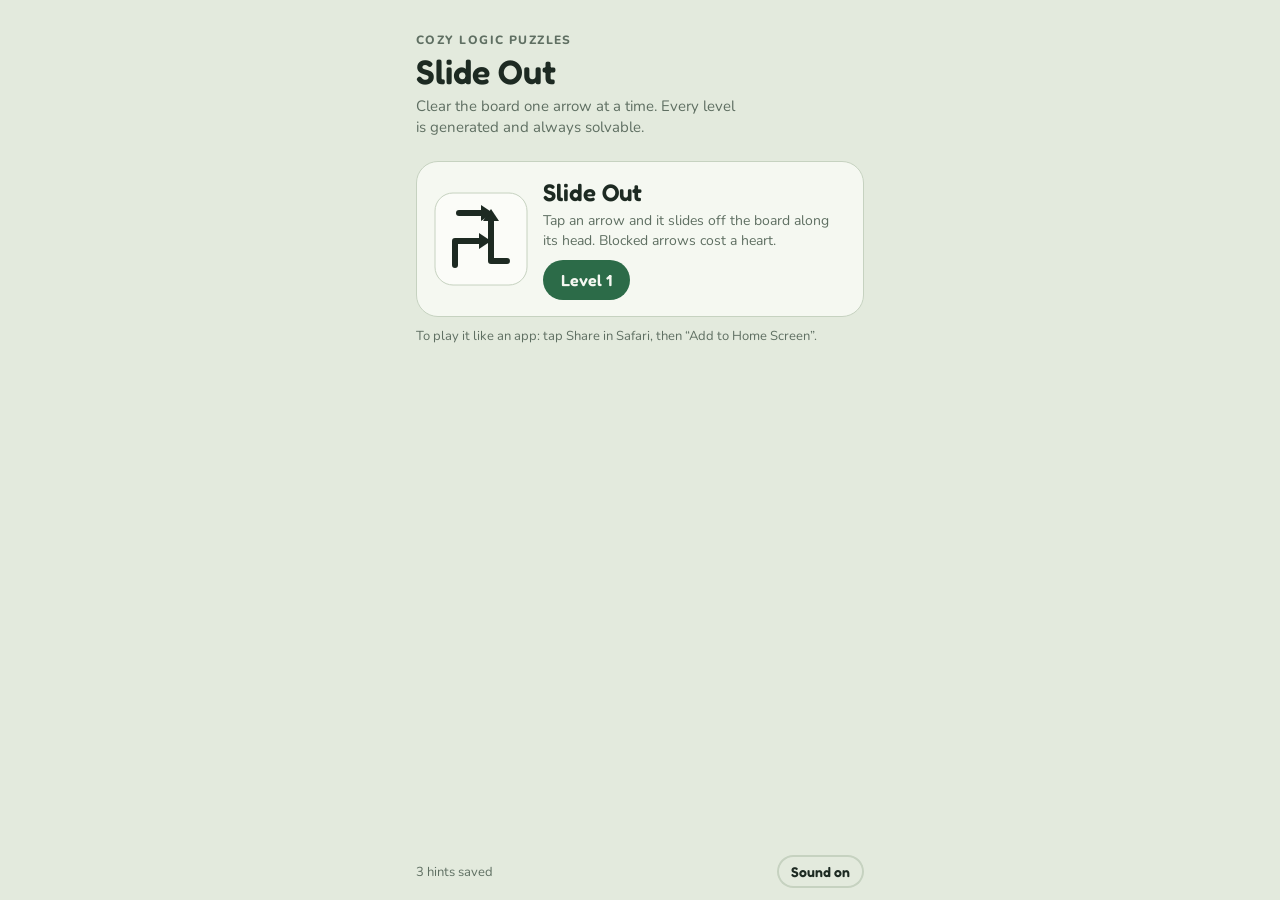
==== slide-out/index.html @ 2e3ace78 "Campsite and Slide Out puzzle games as installable web apps Co-Authored-By: Claude Opus 5.5 <noreply" ====
<!doctype html>
<html lang="en">
<head>
<meta charset="utf-8">
<meta name="viewport" content="width=device-width,initial-scale=1,maximum-scale=1,user-scalable=no,viewport-fit=cover">
<title>Slide Out</title>
<meta name="description" content="Tap arrows off the board.">
<meta name="theme-color" content="#E3EADD" media="(prefers-color-scheme: light)">
<meta name="theme-color" content="#111915" media="(prefers-color-scheme: dark)">
<meta name="apple-mobile-web-app-capable" content="yes">
<meta name="mobile-web-app-capable" content="yes">
<meta name="apple-mobile-web-app-status-bar-style" content="default">
<meta name="apple-mobile-web-app-title" content="Slide Out">
<link rel="manifest" href="manifest.webmanifest">
<link rel="apple-touch-icon" href="../assets/icon-slide-out-180.png">
<link rel="icon" type="image/png" href="../assets/icon-slide-out-192.png">
<link rel="preconnect" href="https://fonts.googleapis.com">
<link rel="preconnect" href="https://fonts.gstatic.com" crossorigin>
<link rel="stylesheet" href="https://fonts.googleapis.com/css2?family=Fredoka:wght@500;600;700&family=Nunito:wght@500;700;800&display=swap">
<link rel="stylesheet" href="../assets/style.css">
</head>
<body data-app="arrows" data-sw="../sw.js">
<div id="app">
  <section id="home" class="screen">
    <div class="home-head">
      <span class="eyebrow">Cozy logic puzzles</span>
      <h1>Campsite &amp; Slide Out</h1>
      <p>Two logic puzzles with endless generated levels. Your progress stays on this phone.</p>
    </div>
    <div class="games">
      <article class="game-card" id="cardCamp">
        <svg viewBox="0 0 96 96" aria-hidden="true">
          <rect x="2" y="2" width="92" height="92" rx="18" fill="var(--grass-bg)"/>
          <g transform="translate(14 12) scale(1.6)"><rect x="10.5" y="15" width="3" height="6" rx="1" fill="var(--trunk)"/><circle cx="12" cy="10" r="7" fill="var(--tree)"/><circle cx="9.5" cy="7.5" r="2.3" fill="var(--tree-hi)"/></g>
          <g transform="translate(42 44) scale(1.7)"><path d="M12 4 21 19H3Z" fill="var(--tent)"/><path d="M12 10 15.5 19h-7Z" fill="var(--tent-dark)"/></g>
        </svg>
        <div>
          <h2>Campsite</h2>
          <p>Pitch one tent beside every tree. Tents never touch, and the numbers count tents per row and column.</p>
          <div class="row">
            <button class="btn" id="playCamp">Level 1</button>
            <button class="btn ghost" id="playDaily">Daily</button>
          </div>
        </div>
      </article>
      <article class="game-card" id="cardArrows">
        <svg viewBox="0 0 96 96" aria-hidden="true">
          <rect x="2" y="2" width="92" height="92" rx="18" fill="var(--cell)" stroke="var(--line)"/>
          <g fill="none" stroke="var(--ink)" stroke-width="6" stroke-linecap="round" stroke-linejoin="round">
            <path d="M22 74V50h24"/><path d="M74 70H58V30"/><path d="M26 22h22"/>
          </g>
          <g fill="var(--ink)"><path d="M46 42l12 8-12 8z"/><path d="M50 30l8-12 8 12z"/><path d="M48 14l12 8-12 8z"/></g>
        </svg>
        <div>
          <h2>Slide Out</h2>
          <p>Tap an arrow and it slides off the board along its head. Blocked arrows cost a heart.</p>
          <div class="row"><button class="btn" id="playArrows">Level 1</button></div>
        </div>
      </article>
    </div>
    <p class="tip" id="installTip" hidden>To play it like an app: tap Share in Safari, then “Add to Home Screen”.</p>
    <div class="home-foot">
      <span id="hintBank">3 hints saved</span>
      <button class="btn ghost" id="muteBtn" style="font-size:14px;padding:8px 14px">Sound on</button>
    </div>
  </section>

  <section id="camp" class="screen" hidden>
    <div class="bar">
      <button class="icon-btn" data-back aria-label="Back to menu"><svg viewBox="0 0 24 24" fill="none" stroke="currentColor" stroke-width="2.4" stroke-linecap="round" stroke-linejoin="round"><path d="M15 5l-7 7 7 7"/></svg></button>
      <div class="bar-title"><h2 id="campTitle">Level 1</h2><div class="sub" id="campSub">0:00</div></div>
    </div>
    <div class="stage" id="campStage"><div class="camp-board" id="campBoard"></div></div>
    <div class="controls">
      <button class="ctl" id="campUndo"><svg viewBox="0 0 24 24" fill="none" stroke="currentColor" stroke-width="2.2" stroke-linecap="round" stroke-linejoin="round"><path d="M9 14 4 9l5-5"/><path d="M4 9h10a6 6 0 0 1 0 12h-3"/></svg>Undo</button>
      <button class="ctl" id="campHint"><svg viewBox="0 0 24 24" fill="none" stroke="currentColor" stroke-width="2.2" stroke-linecap="round" stroke-linejoin="round"><path d="M9 18h6M10 21h4"/><path d="M12 3a6 6 0 0 0-3.5 10.9c.6.5 1 1.2 1 2.1h5c0-.9.4-1.6 1-2.1A6 6 0 0 0 12 3z"/></svg><span class="badge" data-hints>Hint · 3</span></button>
      <button class="ctl" id="campReset"><svg viewBox="0 0 24 24" fill="none" stroke="currentColor" stroke-width="2.2" stroke-linecap="round" stroke-linejoin="round"><path d="M3 12a9 9 0 1 0 3-6.7L3 8"/><path d="M3 3v5h5"/></svg>Restart</button>
    </div>
  </section>

  <section id="arrows" class="screen" hidden>
    <div class="bar">
      <button class="icon-btn" data-back aria-label="Back to menu"><svg viewBox="0 0 24 24" fill="none" stroke="currentColor" stroke-width="2.4" stroke-linecap="round" stroke-linejoin="round"><path d="M15 5l-7 7 7 7"/></svg></button>
      <div class="bar-title"><h2 id="arTitle">Level 1</h2><div class="sub" id="arSub">0 arrows left</div></div>
      <div class="hearts" id="arHearts"></div>
    </div>
    <div class="stage" id="arStage"><canvas id="arCanvas"></canvas></div>
    <div class="controls">
      <button class="ctl" id="arHint"><svg viewBox="0 0 24 24" fill="none" stroke="currentColor" stroke-width="2.2" stroke-linecap="round" stroke-linejoin="round"><path d="M9 18h6M10 21h4"/><path d="M12 3a6 6 0 0 0-3.5 10.9c.6.5 1 1.2 1 2.1h5c0-.9.4-1.6 1-2.1A6 6 0 0 0 12 3z"/></svg><span class="badge" data-hints>Hint · 3</span></button>
      <button class="ctl" id="arReset"><svg viewBox="0 0 24 24" fill="none" stroke="currentColor" stroke-width="2.2" stroke-linecap="round" stroke-linejoin="round"><path d="M3 12a9 9 0 1 0 3-6.7L3 8"/><path d="M3 3v5h5"/></svg>Restart</button>
    </div>
  </section>

  <div id="overlay" hidden><div class="sheet" id="sheet"></div></div>
</div>
<script src="../assets/game.js"></script>
</body>
</html>
---- assets/style.css ----
*,*::before,*::after{box-sizing:border-box}
html{padding-top:env(safe-area-inset-top,0px);padding-bottom:env(safe-area-inset-bottom,0px);color-scheme:light;-webkit-text-size-adjust:100%}
body{margin:0;font-size:14px;overscroll-behavior:none}
[hidden]{display:none!important}
.tip{margin:10px 0 0;font-size:13px;color:var(--muted);line-height:1.4}

/* Layout: one-screen phone app. Centred column (max 480px): top bar, board filling the middle, thumb controls underneath. */
:root{
  --bg:#E3EADD; --surface:#F5F8F1; --cell:#FBFCF8; --line:#C6D2C0; --ink:#1D2A22; --muted:#5F6F62;
  --accent:#2C6B48; --accent-ink:#F5F8F1; --tree:#3D8A55; --tree-hi:#74B585; --trunk:#7A5536;
  --tent:#E29A2C; --tent-dark:#A9640F; --grass:#79A963; --grass-bg:#E5EFDB; --danger:#C2453C; --gold:#D99A1E;
  --display:"Fredoka","Nunito",ui-rounded,system-ui,sans-serif; --body:"Nunito",ui-rounded,system-ui,sans-serif;
}
@media (prefers-color-scheme: dark){ :root:not([data-theme="light"]){
  --bg:#111915; --surface:#19241E; --cell:#1F2C25; --line:#2D3D34; --ink:#E5ECE3; --muted:#93A497;
  --accent:#6CC08C; --accent-ink:#0F1A14; --tree:#4FA36A; --tree-hi:#86CB98; --trunk:#9C7350;
  --tent:#F0B04A; --tent-dark:#B8741C; --grass:#6E9C5B; --grass-bg:#22332A; --danger:#EE6B60; --gold:#F0B94A;
  color-scheme:dark } }
:root[data-theme="dark"]{
  --bg:#111915; --surface:#19241E; --cell:#1F2C25; --line:#2D3D34; --ink:#E5ECE3; --muted:#93A497;
  --accent:#6CC08C; --accent-ink:#0F1A14; --tree:#4FA36A; --tree-hi:#86CB98; --trunk:#9C7350;
  --tent:#F0B04A; --tent-dark:#B8741C; --grass:#6E9C5B; --grass-bg:#22332A; --danger:#EE6B60; --gold:#F0B94A;
  color-scheme:dark }

html,body{height:100%}
body{background:var(--bg);color:var(--ink);font-family:var(--body);-webkit-tap-highlight-color:transparent;user-select:none;-webkit-user-select:none;overflow:hidden}
#app{height:100%;max-width:480px;margin:0 auto;padding-inline:16px;box-sizing:border-box;position:relative}
.screen{height:100%;display:flex;flex-direction:column;padding-block:12px;box-sizing:border-box}
h1,h2,h3{font-family:var(--display);font-weight:600;margin:0;text-wrap:balance}
button{font:inherit;color:inherit;cursor:pointer;border:0;background:none;touch-action:manipulation}
button:focus-visible{outline:3px solid var(--accent);outline-offset:2px}

/* Home */
.home-head{padding-block:20px 8px;display:grid;gap:6px}
.eyebrow{font-size:12px;letter-spacing:.12em;text-transform:uppercase;color:var(--muted);font-weight:800}
.home-head h1{font-size:34px;line-height:1.05}
.home-head p{margin:0;color:var(--muted);font-size:15px;line-height:1.45;max-width:36ch}
.games{display:grid;gap:14px;margin-top:14px;overflow:auto;min-height:0}
.game-card{background:var(--surface);border-radius:22px;padding:16px;display:grid;grid-template-columns:96px 1fr;gap:14px;align-items:center;border:1px solid var(--line)}
.game-card svg{width:96px;height:96px;display:block}
.game-card h2{font-size:24px}
.game-card p{margin:4px 0 10px;color:var(--muted);font-size:14px;line-height:1.4}
.row{display:flex;gap:8px;flex-wrap:wrap}
.btn{background:var(--accent);color:var(--accent-ink);font-family:var(--display);font-weight:600;font-size:16px;padding:10px 18px;border-radius:999px}
.btn.ghost{background:transparent;color:var(--ink);box-shadow:inset 0 0 0 2px var(--line)}
.home-foot{margin-top:auto;padding-top:14px;display:flex;justify-content:space-between;align-items:center;color:var(--muted);font-size:13px}

/* Game chrome */
.bar{display:flex;align-items:center;gap:10px;min-height:44px}
.icon-btn{width:44px;height:44px;border-radius:14px;display:grid;place-items:center;background:var(--surface);border:1px solid var(--line)}
.icon-btn svg{width:22px;height:22px}
.bar-title{flex:1;min-width:0}
.bar-title h2{font-size:22px;line-height:1.1}
.bar-title .sub{font-size:13px;color:var(--muted);font-variant-numeric:tabular-nums}
.stage{flex:1;min-height:0;position:relative;display:grid;place-items:center}
.controls{display:flex;justify-content:center;gap:10px;padding-top:8px}
.ctl{display:grid;justify-items:center;gap:2px;min-width:72px;padding:8px 10px;border-radius:16px;background:var(--surface);border:1px solid var(--line);font-size:12px;font-weight:800;color:var(--muted)}
.ctl svg{width:24px;height:24px;color:var(--ink)}
.ctl .badge{font-variant-numeric:tabular-nums}
.hearts{display:flex;gap:3px}
.hearts svg{width:22px;height:22px}

/* Campsite board */
.camp-board{display:grid;gap:3px;touch-action:none}
.camp-board > div{border-radius:7px;display:grid;place-items:center;position:relative}
.camp-board .c{background:var(--cell);box-shadow:inset 0 0 0 1px var(--line)}
.camp-board .c.grass{background:var(--grass-bg)}
.camp-board .c svg{width:82%;height:82%}
.camp-board .c.tree svg{width:90%;height:90%}
.camp-board .c.bad{box-shadow:inset 0 0 0 2.5px var(--danger)}
.camp-board .c.hinted{animation:pulse 1.2s ease-out 2}
.camp-board .clue{font-family:var(--display);font-weight:600;font-size:var(--fs,18px);color:var(--ink);font-variant-numeric:tabular-nums}
.camp-board .clue.done{color:var(--muted);opacity:.55}
.camp-board .clue.over{color:var(--danger)}
.camp-board.solved .c{transition:background .3s}
@keyframes pulse{0%{box-shadow:inset 0 0 0 4px var(--gold)}100%{box-shadow:inset 0 0 0 1px var(--line)}}

/* Slide Out canvas */
#arCanvas{position:absolute;inset:0;width:100%;height:100%;touch-action:none}

/* Overlay */
#overlay{position:fixed;inset:0;background:color-mix(in srgb,var(--bg) 70%,transparent);backdrop-filter:blur(6px);-webkit-backdrop-filter:blur(6px);display:grid;place-items:center;padding:24px;z-index:10}
.sheet{background:var(--surface);border:1px solid var(--line);border-radius:26px;padding:24px 22px;width:min(100%,360px);box-sizing:border-box;display:grid;gap:12px;text-align:center}
.sheet h3{font-size:26px}
.sheet p{margin:0;color:var(--muted);line-height:1.45}
.sheet .big{font-family:var(--display);font-size:56px;font-weight:700;color:var(--accent);font-variant-numeric:tabular-nums}
.sheet .stack{display:grid;gap:8px;margin-top:4px}
.ad-box{border:2px dashed var(--line);border-radius:16px;padding:18px;color:var(--muted);font-size:13px}
@media (prefers-reduced-motion: reduce){ .camp-board .c.hinted{animation:none;box-shadow:inset 0 0 0 4px var(--gold)} }
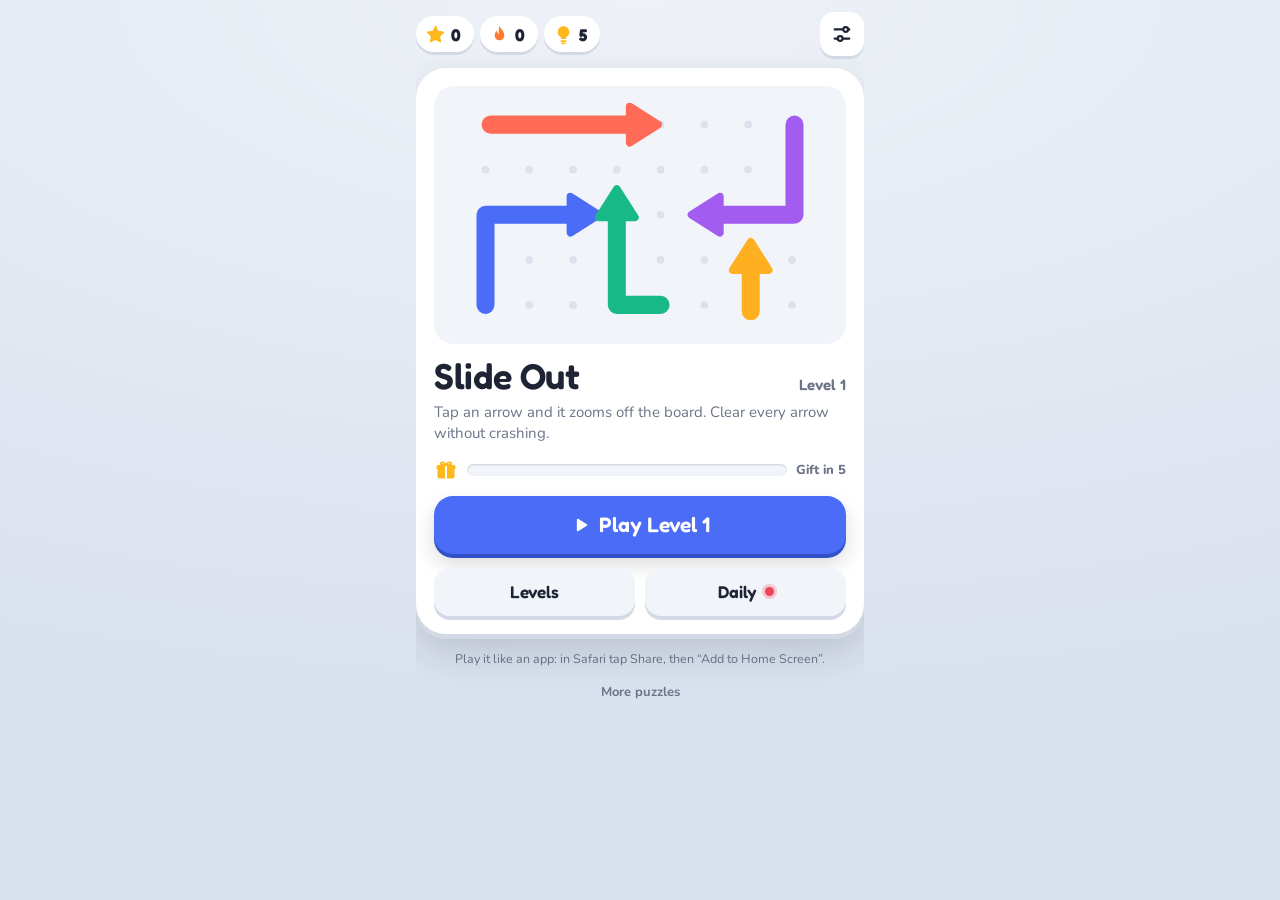
==== commit f1eaea82: "Slide Out: redesign with sound, music, haptics, stars, gifts, daily streak and themes Co-Authored-By" ====
--- a/slide-out/index.html
+++ b/slide-out/index.html
@@ -4,9 +4,8 @@
 <meta charset="utf-8">
 <meta name="viewport" content="width=device-width,initial-scale=1,maximum-scale=1,user-scalable=no,viewport-fit=cover">
 <title>Slide Out</title>
-<meta name="description" content="Tap arrows off the board.">
-<meta name="theme-color" content="#E3EADD" media="(prefers-color-scheme: light)">
-<meta name="theme-color" content="#111915" media="(prefers-color-scheme: dark)">
+<meta name="description" content="Tap arrows to slide them off the board. Endless levels, daily puzzle, no crashes allowed.">
+<meta name="theme-color" content="#EEF1F7">
 <meta name="apple-mobile-web-app-capable" content="yes">
 <meta name="mobile-web-app-capable" content="yes">
 <meta name="apple-mobile-web-app-status-bar-style" content="default">
@@ -17,82 +16,9 @@
 <link rel="preconnect" href="https://fonts.googleapis.com">
 <link rel="preconnect" href="https://fonts.gstatic.com" crossorigin>
 <link rel="stylesheet" href="https://fonts.googleapis.com/css2?family=Fredoka:wght@500;600;700&family=Nunito:wght@500;700;800&display=swap">
-<link rel="stylesheet" href="../assets/style.css">
+<link rel="stylesheet" href="../assets/slide-out.css">
 </head>
-<body data-app="arrows" data-sw="../sw.js">
-<div id="app">
-  <section id="home" class="screen">
-    <div class="home-head">
-      <span class="eyebrow">Cozy logic puzzles</span>
-      <h1>Campsite &amp; Slide Out</h1>
-      <p>Two logic puzzles with endless generated levels. Your progress stays on this phone.</p>
-    </div>
-    <div class="games">
-      <article class="game-card" id="cardCamp">
-        <svg viewBox="0 0 96 96" aria-hidden="true">
-          <rect x="2" y="2" width="92" height="92" rx="18" fill="var(--grass-bg)"/>
-          <g transform="translate(14 12) scale(1.6)"><rect x="10.5" y="15" width="3" height="6" rx="1" fill="var(--trunk)"/><circle cx="12" cy="10" r="7" fill="var(--tree)"/><circle cx="9.5" cy="7.5" r="2.3" fill="var(--tree-hi)"/></g>
-          <g transform="translate(42 44) scale(1.7)"><path d="M12 4 21 19H3Z" fill="var(--tent)"/><path d="M12 10 15.5 19h-7Z" fill="var(--tent-dark)"/></g>
-        </svg>
-        <div>
-          <h2>Campsite</h2>
-          <p>Pitch one tent beside every tree. Tents never touch, and the numbers count tents per row and column.</p>
-          <div class="row">
-            <button class="btn" id="playCamp">Level 1</button>
-            <button class="btn ghost" id="playDaily">Daily</button>
-          </div>
-        </div>
-      </article>
-      <article class="game-card" id="cardArrows">
-        <svg viewBox="0 0 96 96" aria-hidden="true">
-          <rect x="2" y="2" width="92" height="92" rx="18" fill="var(--cell)" stroke="var(--line)"/>
-          <g fill="none" stroke="var(--ink)" stroke-width="6" stroke-linecap="round" stroke-linejoin="round">
-            <path d="M22 74V50h24"/><path d="M74 70H58V30"/><path d="M26 22h22"/>
-          </g>
-          <g fill="var(--ink)"><path d="M46 42l12 8-12 8z"/><path d="M50 30l8-12 8 12z"/><path d="M48 14l12 8-12 8z"/></g>
-        </svg>
-        <div>
-          <h2>Slide Out</h2>
-          <p>Tap an arrow and it slides off the board along its head. Blocked arrows cost a heart.</p>
-          <div class="row"><button class="btn" id="playArrows">Level 1</button></div>
-        </div>
-      </article>
-    </div>
-    <p class="tip" id="installTip" hidden>To play it like an app: tap Share in Safari, then “Add to Home Screen”.</p>
-    <div class="home-foot">
-      <span id="hintBank">3 hints saved</span>
-      <button class="btn ghost" id="muteBtn" style="font-size:14px;padding:8px 14px">Sound on</button>
-    </div>
-  </section>
-
-  <section id="camp" class="screen" hidden>
-    <div class="bar">
-      <button class="icon-btn" data-back aria-label="Back to menu"><svg viewBox="0 0 24 24" fill="none" stroke="currentColor" stroke-width="2.4" stroke-linecap="round" stroke-linejoin="round"><path d="M15 5l-7 7 7 7"/></svg></button>
-      <div class="bar-title"><h2 id="campTitle">Level 1</h2><div class="sub" id="campSub">0:00</div></div>
-    </div>
-    <div class="stage" id="campStage"><div class="camp-board" id="campBoard"></div></div>
-    <div class="controls">
-      <button class="ctl" id="campUndo"><svg viewBox="0 0 24 24" fill="none" stroke="currentColor" stroke-width="2.2" stroke-linecap="round" stroke-linejoin="round"><path d="M9 14 4 9l5-5"/><path d="M4 9h10a6 6 0 0 1 0 12h-3"/></svg>Undo</button>
-      <button class="ctl" id="campHint"><svg viewBox="0 0 24 24" fill="none" stroke="currentColor" stroke-width="2.2" stroke-linecap="round" stroke-linejoin="round"><path d="M9 18h6M10 21h4"/><path d="M12 3a6 6 0 0 0-3.5 10.9c.6.5 1 1.2 1 2.1h5c0-.9.4-1.6 1-2.1A6 6 0 0 0 12 3z"/></svg><span class="badge" data-hints>Hint · 3</span></button>
-      <button class="ctl" id="campReset"><svg viewBox="0 0 24 24" fill="none" stroke="currentColor" stroke-width="2.2" stroke-linecap="round" stroke-linejoin="round"><path d="M3 12a9 9 0 1 0 3-6.7L3 8"/><path d="M3 3v5h5"/></svg>Restart</button>
-    </div>
-  </section>
-
-  <section id="arrows" class="screen" hidden>
-    <div class="bar">
-      <button class="icon-btn" data-back aria-label="Back to menu"><svg viewBox="0 0 24 24" fill="none" stroke="currentColor" stroke-width="2.4" stroke-linecap="round" stroke-linejoin="round"><path d="M15 5l-7 7 7 7"/></svg></button>
-      <div class="bar-title"><h2 id="arTitle">Level 1</h2><div class="sub" id="arSub">0 arrows left</div></div>
-      <div class="hearts" id="arHearts"></div>
-    </div>
-    <div class="stage" id="arStage"><canvas id="arCanvas"></canvas></div>
-    <div class="controls">
-      <button class="ctl" id="arHint"><svg viewBox="0 0 24 24" fill="none" stroke="currentColor" stroke-width="2.2" stroke-linecap="round" stroke-linejoin="round"><path d="M9 18h6M10 21h4"/><path d="M12 3a6 6 0 0 0-3.5 10.9c.6.5 1 1.2 1 2.1h5c0-.9.4-1.6 1-2.1A6 6 0 0 0 12 3z"/></svg><span class="badge" data-hints>Hint · 3</span></button>
-      <button class="ctl" id="arReset"><svg viewBox="0 0 24 24" fill="none" stroke="currentColor" stroke-width="2.2" stroke-linecap="round" stroke-linejoin="round"><path d="M3 12a9 9 0 1 0 3-6.7L3 8"/><path d="M3 3v5h5"/></svg>Restart</button>
-    </div>
-  </section>
-
-  <div id="overlay" hidden><div class="sheet" id="sheet"></div></div>
-</div>
-<script src="../assets/game.js"></script>
+<body>
+<script src="../assets/slide-out.js"></script>
 </body>
 </html>
--- a/assets/slide-out.css
+++ b/assets/slide-out.css
@@ -0,0 +1,174 @@
+/* Slide Out: one-screen phone game. Centred column (max 480px): top bar, board card filling the middle, chunky thumb controls. */
+:root{
+  --bg:#EEF1F7; --bg2:#D9E1EE; --surface:#FFFFFF; --surface2:#F1F4F9; --edge:#D3DAE6; --ink:#1E2433; --muted:#6B7488;
+  --accent:#4A6CF7; --accent-deep:#3350C9; --accent-ink:#FFFFFF; --paper:#FFFFFF; --dot:#DCE2EC;
+  --a1:#4A6CF7; --a2:#FF6B57; --a3:#18B987; --a4:#FFB020; --a5:#A35CF0; --a6:#1E2433;
+  --gold:#FFB81C; --gold-deep:#D18E00; --gold-ink:#3A2600; --danger:#F0435A; --flame:#FF7A2F; --shadow:rgba(20,24,40,.16);
+  --display:"Fredoka","Nunito",ui-rounded,system-ui,sans-serif; --body:"Nunito",ui-rounded,system-ui,sans-serif;
+  color-scheme:light;
+}
+:root[data-skin="candy"]{
+  --bg:#FFEAF2; --bg2:#FFD0E3; --surface:#FFF9FC; --surface2:#FFEAF3; --edge:#F2C2D6; --ink:#3B1730; --muted:#8F5F7C;
+  --accent:#F0458B; --accent-deep:#C02A69; --paper:#FFFFFF; --dot:#F6D5E3;
+  --a1:#F0458B; --a2:#7A5CFF; --a3:#2EC4B6; --a4:#FF9F1C; --a5:#FF6B6B; --a6:#3B1730; --shadow:rgba(80,20,50,.16)}
+:root[data-skin="ocean"]{
+  --bg:#DFF4F8; --bg2:#B7E1EC; --surface:#F7FDFF; --surface2:#E6F6FA; --edge:#BBDCE6; --ink:#0F3443; --muted:#4F7584;
+  --accent:#0F9DB8; --accent-deep:#08788D; --paper:#FFFFFF; --dot:#CDE7EE;
+  --a1:#0F9DB8; --a2:#FF7A59; --a3:#1F5FBF; --a4:#F4B400; --a5:#2BB673; --a6:#0F3443; --shadow:rgba(10,50,65,.16)}
+:root[data-skin="neon"]{
+  --bg:#1A1330; --bg2:#08060F; --surface:#231B3C; --surface2:#2D2450; --edge:#0D0919; --ink:#F1EEFF; --muted:#A79CCB;
+  --accent:#B65CFF; --accent-deep:#7E2FD0; --paper:#1B1532; --dot:#3A2F60;
+  --a1:#39F3FF; --a2:#FF4FD8; --a3:#B6FF3B; --a4:#FFD23F; --a5:#8C7BFF; --a6:#FF6B4A; --shadow:rgba(0,0,0,.45);
+  color-scheme:dark}
+
+*,*::before,*::after{box-sizing:border-box}
+html{height:100%;padding-top:env(safe-area-inset-top,0px);padding-bottom:env(safe-area-inset-bottom,0px);background:var(--bg2);-webkit-text-size-adjust:100%}
+body{height:100%;margin:0;font-family:var(--body);font-size:15px;color:var(--ink);background:radial-gradient(130% 80% at 50% 0%,var(--bg) 0%,var(--bg2) 100%) fixed;overflow:hidden;overscroll-behavior:none;user-select:none;-webkit-user-select:none;-webkit-tap-highlight-color:transparent;-webkit-touch-callout:none}
+[hidden]{display:none!important}
+h1,h2,h3,h4{font-family:var(--display);font-weight:600;margin:0;text-wrap:balance}
+button{font:inherit;color:inherit;border:0;background:none;padding:0;cursor:pointer;touch-action:manipulation}
+button:focus-visible{outline:3px solid var(--gold);outline-offset:3px}
+svg{display:block}
+#app{height:100%;max-width:480px;margin:0 auto;padding-inline:16px;position:relative}
+.screen{height:100%;display:flex;flex-direction:column;padding-block:10px 12px}
+.c-gold{color:var(--gold)} .c-flame{color:var(--flame)}
+
+/* Buttons */
+.btn{display:inline-flex;align-items:center;justify-content:center;gap:8px;min-height:48px;padding:0 20px;border-radius:16px;background:var(--accent);color:var(--accent-ink);font-family:var(--display);font-weight:600;font-size:17px;box-shadow:0 4px 0 var(--accent-deep),0 10px 20px var(--shadow);transition:transform .08s,box-shadow .08s}
+.btn:active{transform:translateY(3px);box-shadow:0 1px 0 var(--accent-deep),0 4px 8px var(--shadow)}
+.btn svg{width:20px;height:20px}
+.btn.big{min-height:58px;font-size:21px;border-radius:19px;width:100%}
+.btn.soft{background:var(--surface2);color:var(--ink);box-shadow:0 4px 0 var(--edge)}
+.btn.soft:active{box-shadow:0 1px 0 var(--edge)}
+.btn.gold{background:var(--gold);color:var(--gold-ink);box-shadow:0 4px 0 var(--gold-deep),0 10px 20px var(--shadow)}
+.btn.gold:active{box-shadow:0 1px 0 var(--gold-deep)}
+.btn.glow{animation:breathe 2.2s ease-in-out infinite}
+.icon-btn{width:44px;height:44px;flex:none;border-radius:14px;background:var(--surface);box-shadow:0 3px 0 var(--edge);display:grid;place-items:center;transition:transform .08s}
+.icon-btn:active{transform:translateY(2px);box-shadow:0 1px 0 var(--edge)}
+.icon-btn svg{width:22px;height:22px}
+
+/* Home */
+.topbar{display:flex;align-items:center;gap:8px;min-height:48px}
+.pills{display:flex;gap:6px;flex:1;flex-wrap:wrap}
+.pill{display:inline-flex;align-items:center;gap:5px;height:36px;padding:0 13px 0 9px;border-radius:999px;background:var(--surface);box-shadow:0 3px 0 var(--edge);font-family:var(--display);font-weight:600;font-size:17px;font-variant-numeric:tabular-nums}
+.pill svg{width:21px;height:21px}
+.home-body{flex:1;min-height:0;overflow-y:auto;display:flex;flex-direction:column;gap:16px;padding-block:10px 4px}
+.hero{position:relative;border-radius:30px;background:var(--surface);box-shadow:0 5px 0 var(--edge),0 18px 40px var(--shadow);padding:18px;display:grid;gap:14px}
+.hero-art{border-radius:20px;background:var(--surface2);aspect-ratio:16/10;overflow:hidden}
+.hero-art svg{width:100%;height:100%}
+.hero h1{font-size:36px;line-height:1;letter-spacing:-.01em}
+.hero-head{display:flex;align-items:flex-end;justify-content:space-between;gap:10px}
+.hero-head .lvl-tag{font-family:var(--display);font-weight:600;color:var(--muted);font-size:15px;white-space:nowrap}
+.hero p{margin:-6px 0 0;color:var(--muted);line-height:1.4}
+.gift{display:flex;align-items:center;gap:9px;font-size:13px;font-weight:800;color:var(--muted)}
+.gift .gi svg{width:24px;height:24px;color:var(--gold)}
+.bar{flex:1;height:12px;border-radius:99px;background:var(--surface2);box-shadow:inset 0 1px 2px var(--shadow);overflow:hidden}
+.bar i{display:block;height:100%;border-radius:inherit;background:linear-gradient(90deg,var(--gold),var(--flame));transition:width .9s cubic-bezier(.2,.8,.2,1)}
+.duo{display:grid;grid-template-columns:1fr 1fr;gap:10px}
+.dot{width:9px;height:9px;border-radius:50%;background:var(--danger);display:inline-block;box-shadow:0 0 0 3px color-mix(in srgb,var(--danger) 25%,transparent);animation:breathe 1.6s infinite}
+.btn.done{color:var(--a3)}
+.install{font-size:12.5px;color:var(--muted);text-align:center;margin:0;line-height:1.4}
+.back-link{font-size:13px;color:var(--muted);text-align:center;font-weight:700;text-decoration:none}
+
+/* Level grid */
+.gbar{display:flex;align-items:center;gap:10px;min-height:48px}
+.gtitle{flex:1;min-width:0}
+.gtitle h2{font-size:24px;line-height:1.1}
+.gtitle .sub{font-size:13px;color:var(--muted);font-weight:700;display:flex;align-items:center;gap:4px;white-space:nowrap;overflow:hidden}
+.gtitle .sub svg{width:14px;height:14px;color:var(--gold)}
+.lv-grid{flex:1;min-height:0;overflow-y:auto;display:grid;grid-template-columns:repeat(5,1fr);gap:10px;padding:12px 4px 24px;align-content:start}
+.lvl{aspect-ratio:1;border-radius:18px;background:var(--surface);box-shadow:0 4px 0 var(--edge);display:grid;place-items:center;align-content:center;gap:3px;position:relative;font-family:var(--display);font-weight:600;font-size:20px;font-variant-numeric:tabular-nums}
+.lvl:active{transform:translateY(3px);box-shadow:0 1px 0 var(--edge)}
+.lvl.cur{background:var(--accent);color:var(--accent-ink);box-shadow:0 4px 0 var(--accent-deep);animation:breathe 1.8s infinite}
+.lvl.lock{opacity:.45;box-shadow:none;background:var(--surface2)}
+.lvl.lock svg{width:18px;height:18px}
+.lst{display:flex;gap:1px}
+.lst svg{width:12px;height:12px;color:var(--edge)}
+.lst .on svg{color:var(--gold)}
+.lgift{position:absolute;top:-7px;right:-7px}
+.lgift svg{width:22px;height:22px;color:var(--gold);filter:drop-shadow(0 2px 0 var(--gold-deep))}
+
+/* Game */
+.hearts{display:flex;gap:1px}
+.heart svg{width:28px;height:28px}
+.heart path{fill:var(--surface2);stroke:var(--danger);stroke-width:1.8}
+.heart.on path{fill:var(--danger)}
+.heart.break{animation:hbreak .55s}
+.progress{height:8px;border-radius:99px;background:var(--surface);box-shadow:inset 0 1px 2px var(--shadow);overflow:hidden;margin-top:8px}
+.progress i{display:block;height:100%;width:0;border-radius:inherit;background:linear-gradient(90deg,var(--accent),var(--a3));transition:width .35s cubic-bezier(.2,.8,.2,1)}
+.stage{flex:1;min-height:0;position:relative}
+.stage.shake{animation:shake .35s}
+#arCanvas{position:absolute;inset:0;width:100%;height:100%;touch-action:none}
+.coach{margin:6px auto 0;max-width:34ch;text-align:center;font-size:14.5px;font-weight:700;line-height:1.4;background:var(--surface);padding:10px 14px;border-radius:16px;box-shadow:0 3px 0 var(--edge);animation:rise .4s both}
+.gctl{display:flex;justify-content:center;gap:26px;padding-top:12px}
+.rbtn{display:grid;justify-items:center;gap:6px;font-size:12px;font-weight:800;color:var(--muted);letter-spacing:.03em;text-transform:uppercase}
+.rbtn .disc{width:60px;height:60px;border-radius:50%;background:var(--surface);color:var(--ink);box-shadow:0 4px 0 var(--edge),0 10px 20px var(--shadow);display:grid;place-items:center;position:relative;transition:transform .08s}
+.rbtn:active .disc{transform:translateY(3px);box-shadow:0 1px 0 var(--edge)}
+.rbtn .disc svg{width:27px;height:27px}
+.rbtn.hint .disc{background:var(--gold);color:var(--gold-ink);box-shadow:0 4px 0 var(--gold-deep),0 10px 20px var(--shadow)}
+.count{position:absolute;top:-5px;right:-7px;min-width:24px;height:24px;padding:0 7px;border-radius:99px;background:var(--danger);color:#fff;font-family:var(--display);font-weight:600;font-size:14px;display:grid;place-items:center;box-shadow:0 2px 0 rgba(0,0,0,.18)}
+
+/* Sheets */
+#sheetWrap{position:fixed;inset:0;z-index:20;display:grid;place-items:center;padding:20px;background:color-mix(in srgb,var(--bg2) 60%,transparent);-webkit-backdrop-filter:blur(8px);backdrop-filter:blur(8px);animation:fade .2s both}
+.sheet{width:min(100%,380px);max-height:100%;overflow-y:auto;background:var(--surface);border-radius:32px;padding:24px 20px 20px;box-shadow:0 6px 0 var(--edge),0 30px 60px var(--shadow);display:grid;gap:14px;text-align:center;animation:sheetIn .5s cubic-bezier(.25,1.45,.5,1) both}
+.sheet h3{font-size:28px}
+.sheet p{margin:0;color:var(--muted);line-height:1.45}
+.sheet h4{font-size:18px;display:flex;justify-content:space-between;align-items:center;text-align:left;margin-top:4px}
+.sheet h4 span{display:inline-flex;align-items:center;gap:4px;color:var(--muted);font-size:15px}
+.sheet h4 svg{width:16px;height:16px;color:var(--gold)}
+.ribbon{font-family:var(--display);font-weight:700;font-size:34px;color:var(--accent);line-height:1}
+.wstars{display:flex;justify-content:center;align-items:flex-end;gap:4px;min-height:96px}
+.wstar{width:74px;height:74px;color:var(--surface2);filter:drop-shadow(0 3px 0 var(--edge))}
+.wstar:nth-child(2){width:90px;height:90px;margin-bottom:14px}
+.wstar svg{width:100%;height:100%}
+.wstar.on{color:var(--gold);filter:drop-shadow(0 4px 0 var(--gold-deep));animation:starIn .6s cubic-bezier(.3,1.7,.5,1) var(--d) both}
+.chips{display:flex;justify-content:center;gap:8px;flex-wrap:wrap}
+.chip{display:inline-flex;align-items:center;gap:6px;padding:8px 13px;border-radius:99px;background:var(--surface2);font-weight:800;font-size:14px}
+.chip svg{width:18px;height:18px}
+.stack{display:grid;gap:10px}
+.big-n{font-family:var(--display);font-size:68px;font-weight:700;color:var(--accent);line-height:1}
+.ad-box{border:2px dashed var(--edge);border-radius:16px;padding:16px;color:var(--muted);font-size:13px}
+.sheet-icon{width:84px;height:84px;margin:0 auto;border-radius:26px;display:grid;place-items:center;background:var(--surface2);color:var(--gold)}
+.sheet-icon svg{width:48px;height:48px}
+.sheet-icon.bounce{animation:giftBounce 1s cubic-bezier(.3,1.6,.5,1) both}
+.tgls{display:grid;gap:8px}
+.tgl{display:flex;align-items:center;justify-content:space-between;padding:12px 14px;border-radius:16px;background:var(--surface2);font-weight:800;font-size:16px}
+.tgl i{width:52px;height:32px;border-radius:99px;background:var(--edge);position:relative;transition:background .2s}
+.tgl i::after{content:"";position:absolute;top:3px;left:3px;width:26px;height:26px;border-radius:50%;background:#fff;box-shadow:0 2px 4px rgba(0,0,0,.2);transition:transform .25s cubic-bezier(.3,1.5,.5,1)}
+.tgl[aria-checked="true"] i{background:var(--a3)}
+.tgl[aria-checked="true"] i::after{transform:translateX(20px)}
+.skins{display:grid;grid-template-columns:1fr 1fr;gap:8px}
+.skin{padding:10px;border-radius:16px;background:var(--surface2);display:grid;gap:5px;text-align:left}
+.skin.sel{box-shadow:inset 0 0 0 3px var(--accent)}
+.skin.locked{opacity:.55}
+.sw{display:flex;gap:3px;padding:6px;border-radius:10px}
+.sw i{flex:1;height:20px;border-radius:6px}
+.skin b{font-family:var(--display);font-weight:600;font-size:15px}
+.skin small{font-size:12px;color:var(--muted);display:flex;align-items:center;gap:3px;font-weight:700}
+.skin small svg{width:12px;height:12px}
+
+/* Toasts, floating text, particles */
+#toasts{position:fixed;left:0;right:0;top:calc(env(safe-area-inset-top,0px) + 12px);display:grid;justify-items:center;gap:8px;z-index:40;pointer-events:none}
+.toast{display:flex;align-items:center;gap:8px;padding:11px 18px;border-radius:99px;background:var(--ink);color:var(--surface);font-weight:800;font-size:15px;box-shadow:0 10px 24px var(--shadow);animation:toastIn 2.8s both}
+.toast svg{width:20px;height:20px;color:var(--gold)}
+.float{position:fixed;z-index:35;pointer-events:none;font-family:var(--display);font-weight:700;font-size:26px;color:var(--gold);text-shadow:0 2px 0 var(--gold-deep),0 0 14px var(--surface);white-space:nowrap;animation:floatUp 1s ease-out both}
+.float.big{font-size:34px}
+#fx{position:fixed;inset:0;width:100%;height:100%;pointer-events:none;z-index:30}
+
+/* Home art motion */
+.art .slide{animation:slideA 3.2s cubic-bezier(.5,0,.75,0) infinite}
+.art .slide2{animation:slideB 3.2s cubic-bezier(.5,0,.75,0) 1.6s infinite}
+
+@keyframes breathe{0%,100%{transform:scale(1)}50%{transform:scale(1.035)}}
+@keyframes shake{0%,100%{transform:none}20%{transform:translateX(-6px)}40%{transform:translateX(6px)}60%{transform:translateX(-3px)}80%{transform:translateX(3px)}}
+@keyframes hbreak{0%{transform:scale(1.6)}35%{transform:scale(.6) rotate(-18deg)}100%{transform:none}}
+@keyframes sheetIn{from{transform:scale(.7) translateY(40px);opacity:0}to{transform:none;opacity:1}}
+@keyframes fade{from{opacity:0}}
+@keyframes rise{from{transform:translateY(10px);opacity:0}}
+@keyframes starIn{0%{transform:scale(0) rotate(-50deg);opacity:0}100%{transform:none;opacity:1}}
+@keyframes giftBounce{0%{transform:scale(0) rotate(-20deg)}60%{transform:scale(1.15) rotate(6deg)}100%{transform:none}}
+@keyframes toastIn{0%{transform:translateY(-30px);opacity:0}10%,85%{transform:none;opacity:1}100%{transform:translateY(-20px);opacity:0}}
+@keyframes floatUp{0%{transform:translate(-50%,-30%) scale(.5);opacity:0}18%{transform:translate(-50%,-70%) scale(1.2);opacity:1}100%{transform:translate(-50%,-190%) scale(1);opacity:0}}
+@keyframes slideA{0%,30%{transform:translateX(0);opacity:1}62%{transform:translateX(150px);opacity:0}63%{transform:translateX(0);opacity:0}85%,100%{opacity:1}}
+@keyframes slideB{0%,30%{transform:translateY(0);opacity:1}62%{transform:translateY(-120px);opacity:0}63%{transform:translateY(0);opacity:0}85%,100%{opacity:1}}
+@media (prefers-reduced-motion: reduce){*,*::before,*::after{animation-duration:.001s!important;animation-iteration-count:1!important;transition:none!important}}
